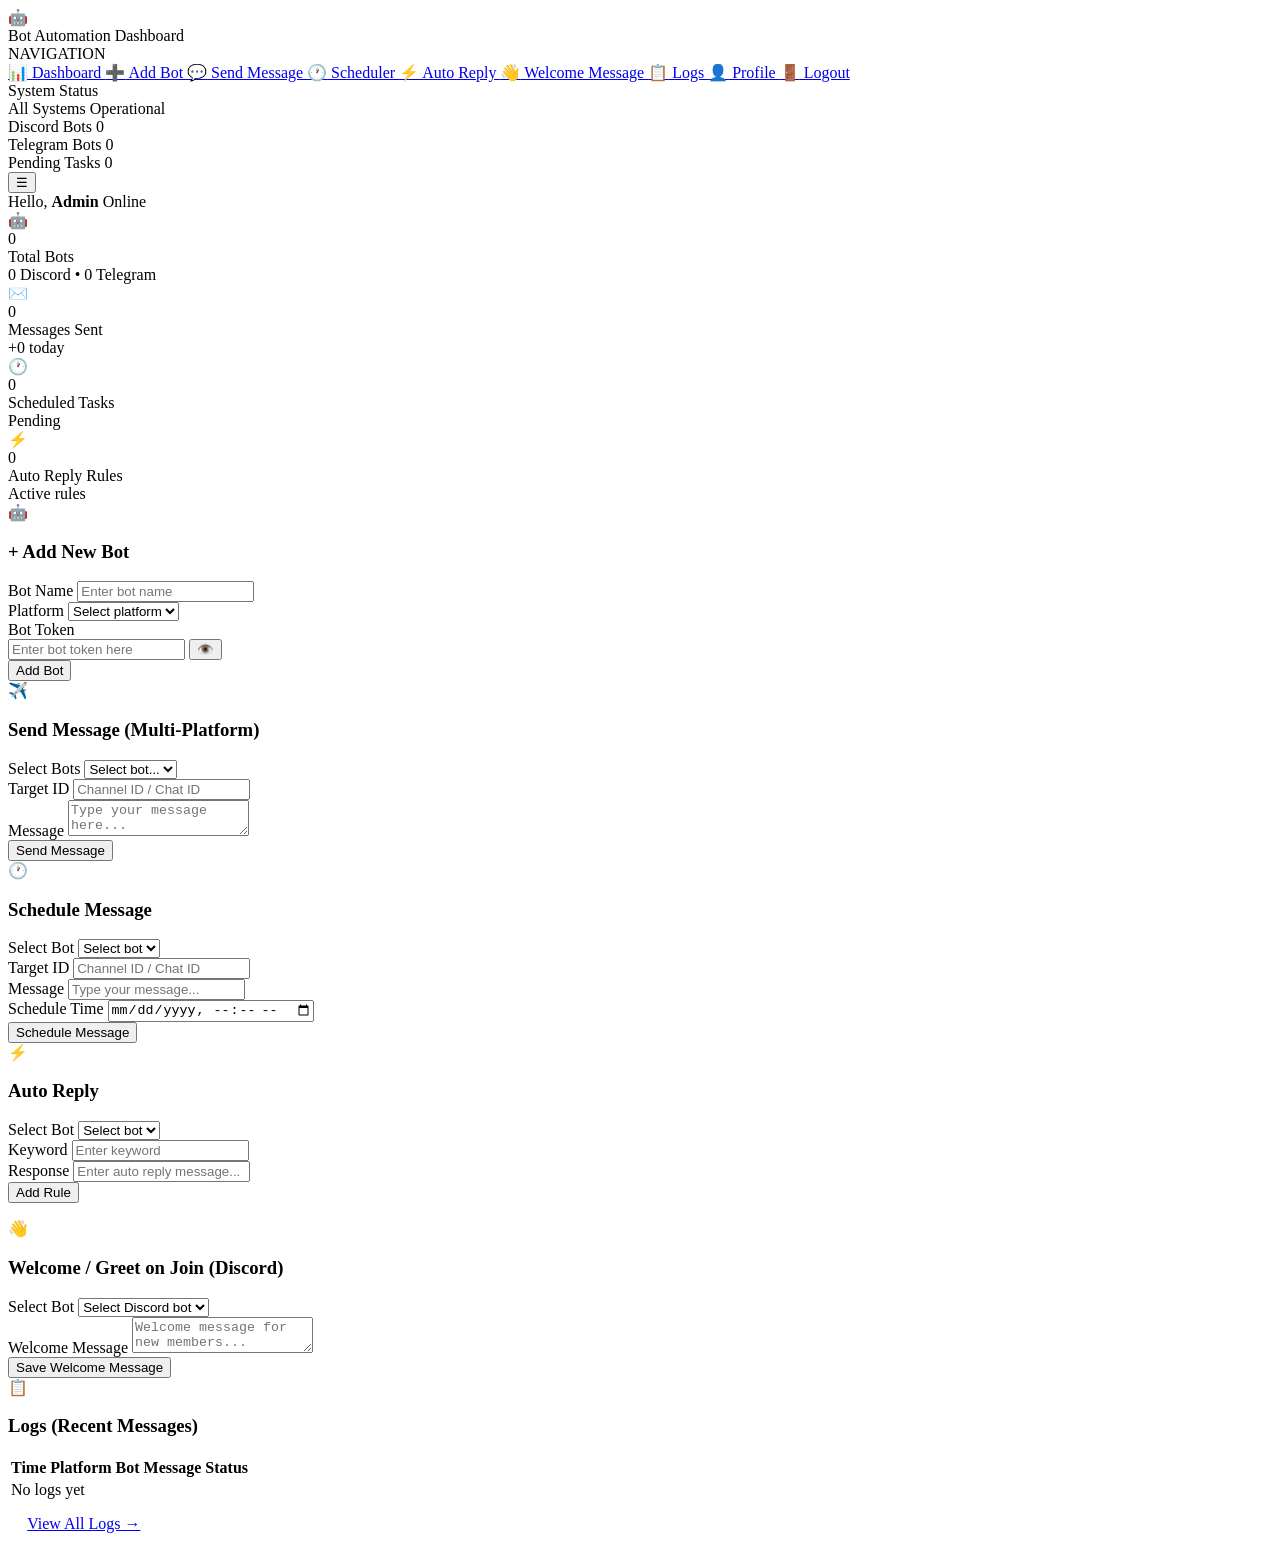
==== frontend/dashboard.html @ ffcac310 "Updated project files-Shreya" ====
<!DOCTYPE html>
<html lang="en">
<head>
    <meta charset="UTF-8">
    <meta name="viewport" content="width=device-width, initial-scale=1.0">
    <title>Bot Automation Dashboard</title>
    <link rel="stylesheet" href="/static/styles.css">
</head>
<body class="dashboard-page">
    <div class="toast-container" id="toastContainer"></div>

    <!-- SIDEBAR -->
    <aside class="sidebar" id="sidebar">
        <div class="sidebar-brand">
            <div class="brand-icon">🤖</div>
            <span class="brand-text">Bot Automation Dashboard</span>
        </div>
        <div class="sidebar-label">NAVIGATION</div>
        <nav class="sidebar-nav">
            <a href="#" class="sidebar-link active" data-section="dashboard" onclick="showSection('dashboard')">
                <span class="sl-icon">📊</span> Dashboard
            </a>
            <a href="#" class="sidebar-link" data-section="addbot" onclick="showSection('addbot')">
                <span class="sl-icon">➕</span> Add Bot
            </a>
            <a href="#" class="sidebar-link" data-section="sendmsg" onclick="showSection('sendmsg')">
                <span class="sl-icon">💬</span> Send Message
            </a>
            <a href="#" class="sidebar-link" data-section="scheduler" onclick="showSection('scheduler')">
                <span class="sl-icon">🕐</span> Scheduler
            </a>
            <a href="#" class="sidebar-link" data-section="autoreply" onclick="showSection('autoreply')">
                <span class="sl-icon">⚡</span> Auto Reply
            </a>
            <a href="#" class="sidebar-link" data-section="welcome" onclick="showSection('welcome')">
                <span class="sl-icon">👋</span> Welcome Message
            </a>
            <a href="#" class="sidebar-link" data-section="logs" onclick="showSection('logs')">
                <span class="sl-icon">📋</span> Logs
            </a>
            <a href="#" class="sidebar-link" data-section="profile" onclick="showSection('profile')">
                <span class="sl-icon">👤</span> Profile
            </a>
            <a href="/" class="sidebar-link">
                <span class="sl-icon">🚪</span> Logout
            </a>
        </nav>

        <!-- System Status -->
        <div class="system-status">
            <div class="status-title">System Status</div>
            <div class="status-indicator online">
                <span class="status-dot"></span> All Systems Operational
            </div>
            <div class="status-items">
                <div class="status-item">Discord Bots <span class="status-badge blue" id="sysDiscord">0</span></div>
                <div class="status-item">Telegram Bots <span class="status-badge purple" id="sysTelegram">0</span></div>
                <div class="status-item">Pending Tasks <span class="status-badge orange" id="sysPending">0</span></div>
            </div>
        </div>
    </aside>

    <!-- MAIN CONTENT -->
    <div class="main-content">
        <!-- Top Bar -->
        <header class="topbar">
            <button class="menu-toggle" onclick="toggleSidebar()">☰</button>
            <div class="topbar-right">
                <span class="user-greeting">Hello, <strong>Admin</strong></span>
                <span class="online-dot"></span>
                <span class="online-text">Online</span>
            </div>
        </header>

        <!-- Dashboard Content -->
        <div class="content-area">
            <!-- STATS ROW -->
            <div class="stats-row" id="statsRow">
                <div class="stat-card">
                    <div class="stat-card-icon blue">🤖</div>
                    <div class="stat-card-info">
                        <div class="stat-value" id="statBots">0</div>
                        <div class="stat-label">Total Bots</div>
                        <div class="stat-sub" id="statBotsSub">0 Discord • 0 Telegram</div>
                    </div>
                </div>
                <div class="stat-card">
                    <div class="stat-card-icon green">✉️</div>
                    <div class="stat-card-info">
                        <div class="stat-value" id="statMessages">0</div>
                        <div class="stat-label">Messages Sent</div>
                        <div class="stat-sub stat-sub-green" id="statMsgSub">+0 today</div>
                    </div>
                </div>
                <div class="stat-card">
                    <div class="stat-card-icon orange">🕐</div>
                    <div class="stat-card-info">
                        <div class="stat-value" id="statScheduled">0</div>
                        <div class="stat-label">Scheduled Tasks</div>
                        <div class="stat-sub" id="statSchedSub">Pending</div>
                    </div>
                </div>
                <div class="stat-card">
                    <div class="stat-card-icon purple">⚡</div>
                    <div class="stat-card-info">
                        <div class="stat-value" id="statAutoReply">0</div>
                        <div class="stat-label">Auto Reply Rules</div>
                        <div class="stat-sub">Active rules</div>
                    </div>
                </div>
            </div>

            <!-- ROW 1: Add Bot + Send Message -->
            <div class="panel-row">
                <div class="panel" id="sec-addbot">
                    <div class="panel-header"><div class="panel-icon blue-bg">🤖</div><h3>+ Add New Bot</h3></div>
                    <div class="panel-body">
                        <form id="addBotForm">
                            <div class="form-row">
                                <div class="form-group"><label>Bot Name</label>
                                    <input type="text" id="botName" class="form-control" placeholder="Enter bot name" required></div>
                                <div class="form-group"><label>Platform</label>
                                    <select id="botPlatform" class="form-control" required>
                                        <option value="">Select platform</option>
                                        <option value="discord">Discord</option>
                                        <option value="telegram">Telegram</option>
                                    </select></div>
                            </div>
                            <div class="form-group"><label>Bot Token</label>
                                <div class="input-icon-wrap">
                                    <input type="password" id="botToken" class="form-control" placeholder="Enter bot token here" required>
                                    <button type="button" class="input-icon-btn" onclick="toggleTokenVis()">👁️</button>
                                </div>
                            </div>
                            <button type="submit" class="btn btn-primary">Add Bot</button>
                        </form>
                    </div>
                </div>

                <div class="panel" id="sec-sendmsg">
                    <div class="panel-header"><div class="panel-icon teal-bg">✈️</div><h3>Send Message (Multi-Platform)</h3></div>
                    <div class="panel-body">
                        <form id="sendMessageForm">
                            <div class="form-row">
                                <div class="form-group"><label>Select Bots</label>
                                    <select id="msgBot" class="form-control" required><option value="">Select bot...</option></select></div>
                                <div class="form-group"><label>Target ID</label>
                                    <input type="text" id="msgTarget" class="form-control" placeholder="Channel ID / Chat ID" required></div>
                            </div>
                            <div class="form-group"><label>Message</label>
                                <textarea id="msgContent" class="form-control" placeholder="Type your message here..." required></textarea></div>
                            <button type="submit" class="btn btn-send">Send Message</button>
                        </form>
                    </div>
                </div>
            </div>

            <!-- ROW 2: Scheduler + Auto Reply -->
            <div class="panel-row">
                <div class="panel" id="sec-scheduler">
                    <div class="panel-header"><div class="panel-icon orange-bg">🕐</div><h3>Schedule Message</h3></div>
                    <div class="panel-body">
                        <form id="scheduleForm">
                            <div class="form-row">
                                <div class="form-group"><label>Select Bot</label>
                                    <select id="schedBot" class="form-control" required><option value="">Select bot</option></select></div>
                                <div class="form-group"><label>Target ID</label>
                                    <input type="text" id="schedTarget" class="form-control" placeholder="Channel ID / Chat ID" required></div>
                            </div>
                            <div class="form-row">
                                <div class="form-group"><label>Message</label>
                                    <input type="text" id="schedMessage" class="form-control" placeholder="Type your message..." required></div>
                                <div class="form-group"><label>Schedule Time</label>
                                    <input type="datetime-local" id="schedTime" class="form-control" required></div>
                            </div>
                            <button type="submit" class="btn btn-schedule">Schedule Message</button>
                        </form>
                    </div>
                </div>

                <div class="panel" id="sec-autoreply">
                    <div class="panel-header"><div class="panel-icon red-bg">⚡</div><h3>Auto Reply</h3></div>
                    <div class="panel-body">
                        <form id="autoReplyForm">
                            <div class="form-row">
                                <div class="form-group"><label>Select Bot</label>
                                    <select id="arBot" class="form-control" required><option value="">Select bot</option></select></div>
                                <div class="form-group"><label>Keyword</label>
                                    <input type="text" id="arKeyword" class="form-control" placeholder="Enter keyword" required></div>
                            </div>
                            <div class="form-group"><label>Response</label>
                                <input type="text" id="arResponse" class="form-control" placeholder="Enter auto reply message..." required></div>
                            <button type="submit" class="btn btn-addrule">Add Rule</button>
                        </form>
                        <div id="autoReplyList" style="margin-top:1rem;max-height:120px;overflow-y:auto;"></div>
                    </div>
                </div>
            </div>

            <!-- ROW 3: Welcome + Logs -->
            <div class="panel-row">
                <div class="panel" id="sec-welcome">
                    <div class="panel-header"><div class="panel-icon green-bg">👋</div><h3>Welcome / Greet on Join (Discord)</h3></div>
                    <div class="panel-body">
                        <form id="welcomeForm">
                            <div class="form-group"><label>Select Bot</label>
                                <select id="welBot" class="form-control" required><option value="">Select Discord bot</option></select></div>
                            <div class="form-group"><label>Welcome Message</label>
                                <textarea id="welMessage" class="form-control" placeholder="Welcome message for new members..." required></textarea></div>
                            <button type="submit" class="btn btn-welcome">Save Welcome Message</button>
                        </form>
                    </div>
                </div>

                <div class="panel" id="sec-logs">
                    <div class="panel-header"><div class="panel-icon yellow-bg">📋</div><h3>Logs (Recent Messages)</h3></div>
                    <div class="panel-body" style="padding:0;">
                        <div class="table-wrapper">
                            <table class="log-table">
                                <thead>
                                    <tr><th>Time</th><th>Platform</th><th>Bot</th><th>Message</th><th>Status</th></tr>
                                </thead>
                                <tbody id="logTableBody">
                                    <tr><td colspan="5" class="empty-cell">No logs yet</td></tr>
                                </tbody>
                            </table>
                        </div>
                        <div style="padding:0.8rem 1.2rem;"><a href="#" class="view-all-link" onclick="showSection('logs')">View All Logs →</a></div>
                    </div>
                </div>
            </div>

            <!-- BOT LIST (visible from nav) -->
            <div class="panel panel-full" id="sec-botlist" style="display:none;">
                <div class="panel-header"><h3>📡 All Registered Bots</h3>
                    <button class="btn btn-secondary btn-sm" onclick="loadBots()">Refresh</button></div>
                <div class="panel-body">
                    <div class="table-wrapper">
                        <table>
                            <thead><tr><th>Name</th><th>Platform</th><th>Role</th><th>Status</th><th>Created</th><th>Actions</th></tr></thead>
                            <tbody id="botTableBody"><tr><td colspan="6" class="empty-cell">No bots registered</td></tr></tbody>
                        </table>
                    </div>
                </div>
            </div>

            <!-- PROFILE (visible from nav) -->
            <div class="panel panel-full" id="sec-profile" style="display:none;">
                <div class="panel-header"><h3>👤 Profile Settings</h3></div>
                <div class="panel-body">
                    <div class="profile-card">
                        <div class="profile-avatar">A</div>
                        <div><h3>Admin</h3><p class="text-muted">admin@botcommand.io</p>
                            <span class="badge badge-active">Active</span></div>
                    </div>
                </div>
            </div>

        </div>
    </div>

    <script src="/static/script.js"></script>
</body>
</html>
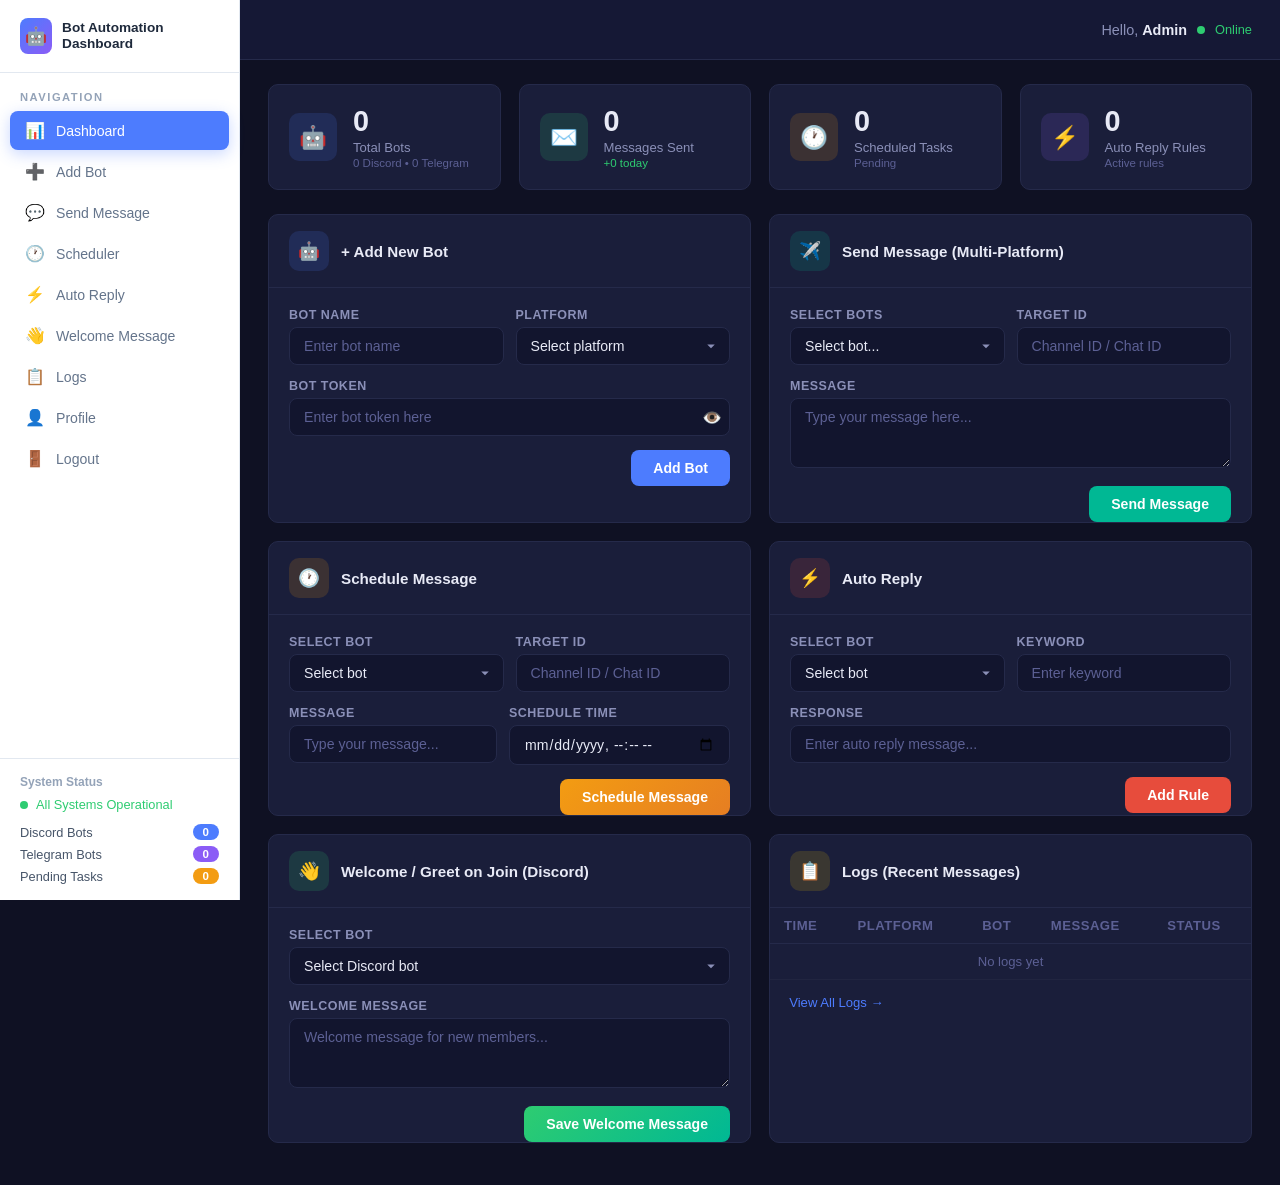
==== commit bef38315: "Updated project files" ====
--- a/frontend/dashboard.html
+++ b/frontend/dashboard.html
@@ -4,7 +4,7 @@
     <meta charset="UTF-8">
     <meta name="viewport" content="width=device-width, initial-scale=1.0">
     <title>Bot Automation Dashboard</title>
-    <link rel="stylesheet" href="/static/styles.css">
+    <link rel="stylesheet" href="styles.css">
 </head>
 <body class="dashboard-page">
     <div class="toast-container" id="toastContainer"></div>
@@ -259,6 +259,6 @@
         </div>
     </div>
 
-    <script src="/static/script.js"></script>
+    <script src="script.js"></script>
 </body>
 </html>
--- a/frontend/styles.css
+++ b/frontend/styles.css
@@ -0,0 +1,222 @@
+@import url('https://fonts.googleapis.com/css2?family=Inter:wght@300;400;500;600;700;800&display=swap');
+*,*::before,*::after{margin:0;padding:0;box-sizing:border-box;}
+:root{
+  --bg-body:#0f1123;--bg-sidebar:#151835;--bg-card:#1a1e3a;--bg-input:#12152e;
+  --border:#252a4a;--border-hover:#3b4170;
+  --text:#e8eaf6;--text-sec:#8b90b8;--text-muted:#5c6094;
+  --blue:#4d7cfe;--purple:#8b5cf6;--cyan:#06b6d4;--green:#2ecc71;--orange:#f39c12;--red:#e74c3c;--pink:#ec4899;--teal:#00b894;--yellow:#f1c40f;
+  --radius:10px;--transition:all .25s ease;
+}
+body{font-family:'Inter',sans-serif;background:var(--bg-body);color:var(--text);min-height:100vh;overflow-x:hidden;}
+::-webkit-scrollbar{width:5px;}::-webkit-scrollbar-track{background:transparent;}::-webkit-scrollbar-thumb{background:var(--blue);border-radius:3px;}
+
+/* ===== SIDEBAR ===== */
+.sidebar{position:fixed;top:0;left:0;width:240px;height:100vh;background:#ffffff;border-right:1px solid #e2e8f0;display:flex;flex-direction:column;z-index:100;transition:var(--transition);}
+.sidebar-brand{padding:18px 20px;display:flex;align-items:center;gap:10px;border-bottom:1px solid #e2e8f0;}
+.brand-icon{width:36px;height:36px;border-radius:8px;background:linear-gradient(135deg,var(--blue),var(--purple));display:flex;align-items:center;justify-content:center;font-size:1.1rem;color:#ffffff;}
+.brand-text{font-size:.85rem;font-weight:700;color:#1e293b;line-height:1.2;}
+.sidebar-label{padding:18px 20px 8px;font-size:.7rem;font-weight:600;color:#94a3b8;text-transform:uppercase;letter-spacing:1.5px;}
+.sidebar-nav{flex:1;padding:0 10px;display:flex;flex-direction:column;gap:2px;}
+.sidebar-link{display:flex;align-items:center;gap:10px;padding:10px 14px;border-radius:8px;color:#64748b;text-decoration:none;font-size:.88rem;font-weight:500;transition:var(--transition);}
+.sidebar-link:hover{background:#f1f5f9;color:#0f172a;}
+.sidebar-link.active{background:var(--blue);color:#fff;box-shadow:0 4px 15px rgba(77,124,254,.3);}
+.sl-icon{font-size:1rem;width:22px;text-align:center;}
+
+/* System Status */
+.system-status{padding:16px 20px;border-top:1px solid #e2e8f0;margin-top:auto;}
+.status-title{font-size:.75rem;font-weight:600;color:#94a3b8;margin-bottom:8px;}
+.status-indicator{display:flex;align-items:center;gap:8px;font-size:.8rem;color:var(--green);margin-bottom:12px;}
+.status-dot{width:8px;height:8px;border-radius:50%;background:var(--green);animation:pulse 2s infinite;}
+.status-items{display:flex;flex-direction:column;gap:6px;}
+.status-item{display:flex;justify-content:space-between;align-items:center;font-size:.8rem;color:#475569;}
+.status-badge{padding:2px 10px;border-radius:12px;font-size:.72rem;font-weight:700;color:#fff;}
+.status-badge.blue{background:var(--blue);}
+.status-badge.purple{background:var(--purple);}
+.status-badge.orange{background:var(--orange);}
+
+/* ===== TOPBAR ===== */
+.main-content{margin-left:240px;min-height:100vh;display:flex;flex-direction:column;}
+.topbar{height:60px;background:var(--bg-sidebar);border-bottom:1px solid var(--border);display:flex;align-items:center;justify-content:space-between;padding:0 28px;position:sticky;top:0;z-index:50;}
+.menu-toggle{display:none;background:none;border:none;color:var(--text);font-size:1.3rem;cursor:pointer;}
+.topbar-right{display:flex;align-items:center;gap:10px;margin-left:auto;}
+.user-greeting{font-size:.9rem;color:var(--text-sec);}
+.user-greeting strong{color:var(--text);}
+.online-dot{width:8px;height:8px;border-radius:50%;background:var(--green);}
+.online-text{font-size:.8rem;color:var(--green);}
+
+/* ===== CONTENT ===== */
+.content-area{padding:24px 28px;flex:1;}
+
+/* ===== STATS ROW ===== */
+.stats-row{display:grid;grid-template-columns:repeat(4,1fr);gap:18px;margin-bottom:24px;}
+.stat-card{background:var(--bg-card);border:1px solid var(--border);border-radius:var(--radius);padding:20px;display:flex;align-items:center;gap:16px;transition:var(--transition);}
+.stat-card:hover{border-color:var(--border-hover);transform:translateY(-2px);}
+.stat-card-icon{width:48px;height:48px;border-radius:10px;display:flex;align-items:center;justify-content:center;font-size:1.4rem;}
+.stat-card-icon.blue{background:rgba(77,124,254,.15);}
+.stat-card-icon.green{background:rgba(46,204,113,.15);}
+.stat-card-icon.orange{background:rgba(243,156,18,.15);}
+.stat-card-icon.purple{background:rgba(139,92,246,.15);}
+.stat-value{font-size:1.8rem;font-weight:800;color:var(--text);}
+.stat-label{font-size:.82rem;color:var(--text-sec);margin-top:2px;}
+.stat-sub{font-size:.72rem;color:var(--text-muted);margin-top:2px;}
+.stat-sub-green{color:var(--green);}
+
+/* ===== PANELS ===== */
+.panel-row{display:grid;grid-template-columns:1fr 1fr;gap:18px;margin-bottom:18px;}
+.panel{background:var(--bg-card);border:1px solid var(--border);border-radius:var(--radius);overflow:hidden;transition:var(--transition);}
+.panel:hover{border-color:var(--border-hover);}
+.panel-full{grid-column:1/-1;}
+.panel-header{padding:16px 20px;border-bottom:1px solid var(--border);display:flex;align-items:center;gap:12px;}
+.panel-header h3{font-size:.95rem;font-weight:600;flex:1;}
+.panel-icon{width:40px;height:40px;border-radius:10px;display:flex;align-items:center;justify-content:center;font-size:1.1rem;}
+.blue-bg{background:rgba(77,124,254,.15);}
+.teal-bg{background:rgba(0,184,148,.15);}
+.orange-bg{background:rgba(243,156,18,.15);}
+.red-bg{background:rgba(231,76,60,.15);}
+.green-bg{background:rgba(46,204,113,.15);}
+.yellow-bg{background:rgba(241,196,0,.15);}
+.panel-body{padding:20px;}
+
+/* ===== FORMS ===== */
+.form-group{margin-bottom:14px;}
+.form-group label{display:block;font-size:.78rem;font-weight:600;color:var(--text-sec);margin-bottom:5px;text-transform:uppercase;letter-spacing:.5px;}
+.form-control{width:100%;padding:10px 14px;border-radius:8px;background:var(--bg-input);border:1px solid var(--border);color:var(--text);font-family:'Inter',sans-serif;font-size:.88rem;transition:var(--transition);outline:none;}
+.form-control:focus{border-color:var(--blue);box-shadow:0 0 0 3px rgba(77,124,254,.12);}
+.form-control::placeholder{color:var(--text-muted);}
+select.form-control{cursor:pointer;appearance:none;background-image:url("data:image/svg+xml,%3Csvg xmlns='http://www.w3.org/2000/svg' width='12' height='12' fill='%238b90b8' viewBox='0 0 16 16'%3E%3Cpath d='M8 11L3 6h10z'/%3E%3C/svg%3E");background-repeat:no-repeat;background-position:right 12px center;padding-right:36px;}
+textarea.form-control{resize:vertical;min-height:70px;}
+.form-row{display:grid;grid-template-columns:1fr 1fr;gap:12px;}
+.input-icon-wrap{position:relative;}
+.input-icon-wrap .form-control{padding-right:40px;}
+.input-icon-btn{position:absolute;right:8px;top:50%;transform:translateY(-50%);background:none;border:none;cursor:pointer;font-size:1rem;color:var(--text-muted);}
+
+/* ===== BUTTONS ===== */
+.btn{padding:10px 22px;border-radius:8px;font-size:.88rem;font-weight:600;cursor:pointer;transition:var(--transition);border:none;display:inline-flex;align-items:center;gap:8px;font-family:'Inter',sans-serif;}
+.btn-primary{background:var(--blue);color:#fff;float:right;}
+.btn-primary:hover{background:#3a6af0;transform:translateY(-1px);}
+.btn-send{background:var(--teal);color:#fff;float:right;}
+.btn-send:hover{background:#00a884;}
+.btn-schedule{background:linear-gradient(135deg,var(--orange),#e67e22);color:#fff;float:right;}
+.btn-schedule:hover{transform:translateY(-1px);}
+.btn-addrule{background:var(--red);color:#fff;float:right;}
+.btn-addrule:hover{background:#c0392b;}
+.btn-welcome{background:linear-gradient(135deg,var(--green),var(--teal));color:#fff;float:right;}
+.btn-welcome:hover{transform:translateY(-1px);}
+.btn-secondary{background:rgba(255,255,255,.06);color:var(--text);border:1px solid var(--border);}
+.btn-secondary:hover{background:rgba(255,255,255,.1);}
+.btn-danger{background:rgba(231,76,60,.15);color:var(--red);border:1px solid rgba(231,76,60,.2);}
+.btn-sm{padding:7px 14px;font-size:.8rem;}
+
+/* ===== TABLE ===== */
+.table-wrapper{overflow-x:auto;}
+table{width:100%;border-collapse:collapse;}
+th{text-align:left;padding:10px 16px;font-size:.72rem;font-weight:600;color:var(--text-muted);text-transform:uppercase;letter-spacing:.5px;border-bottom:1px solid var(--border);}
+td{padding:11px 16px;font-size:.85rem;border-bottom:1px solid rgba(255,255,255,.03);}
+tr{transition:var(--transition);}
+tr:hover{background:rgba(255,255,255,.02);}
+.empty-cell{text-align:center;padding:2rem;color:var(--text-muted);}
+
+/* Log table */
+.log-table td,.log-table th{padding:10px 14px;font-size:.82rem;}
+.platform-icon{width:24px;height:24px;border-radius:6px;display:inline-flex;align-items:center;justify-content:center;font-size:.75rem;color:#fff;}
+.platform-icon.discord{background:#5865F2;}
+.platform-icon.telegram{background:#0088cc;}
+.view-all-link{color:var(--blue);font-size:.82rem;text-decoration:none;font-weight:500;}
+.view-all-link:hover{text-decoration:underline;}
+
+/* ===== BADGES ===== */
+.badge{display:inline-flex;align-items:center;gap:6px;padding:3px 10px;border-radius:50px;font-size:.72rem;font-weight:600;}
+.badge-discord{background:rgba(88,101,242,.15);color:#5865F2;}
+.badge-telegram{background:rgba(0,136,204,.15);color:#0088cc;}
+.badge-pending,.badge-pending-s{background:rgba(243,156,18,.15);color:var(--orange);}
+.badge-done,.badge-success{background:rgba(46,204,113,.15);color:var(--green);}
+.badge-failed{background:rgba(231,76,60,.15);color:var(--red);}
+.badge-active{background:rgba(46,204,113,.15);color:var(--green);}
+.badge-inactive{background:rgba(92,96,148,.15);color:var(--text-muted);}
+
+/* Profile */
+.profile-card{display:flex;align-items:center;gap:20px;padding:20px;}
+.profile-avatar{width:64px;height:64px;border-radius:50%;background:linear-gradient(135deg,var(--blue),var(--purple));display:flex;align-items:center;justify-content:center;font-size:1.8rem;font-weight:700;color:#fff;}
+.text-muted{color:var(--text-muted);font-size:.85rem;}
+
+/* ===== TOAST ===== */
+.toast-container{position:fixed;top:70px;right:20px;z-index:9999;display:flex;flex-direction:column;gap:10px;}
+.toast{padding:12px 18px;border-radius:var(--radius);background:var(--bg-card);border:1px solid var(--border);min-width:280px;display:flex;align-items:center;gap:10px;animation:slideInRight .35s ease-out;box-shadow:0 8px 30px rgba(0,0,0,.4);}
+.toast.success{border-left:3px solid var(--green);}
+.toast.error{border-left:3px solid var(--red);}
+.toast.info{border-left:3px solid var(--blue);}
+.toast-message{flex:1;font-size:.85rem;}
+.toast-close{cursor:pointer;color:var(--text-muted);background:none;border:none;font-size:1.1rem;}
+
+/* ===== ANIMATIONS ===== */
+@keyframes slideInRight{from{opacity:0;transform:translateX(50px);}to{opacity:1;transform:translateX(0);}}
+@keyframes pulse{0%,100%{opacity:1;}50%{opacity:.4;}}
+@keyframes fadeIn{from{opacity:0;transform:translateY(10px);}to{opacity:1;transform:translateY(0);}}
+.animate-in{animation:fadeIn .4s ease-out both;}
+
+/* ===== HERO (landing page only) ===== */
+.bg-animation{position:fixed;top:0;left:0;width:100%;height:100%;z-index:-1;overflow:hidden;}
+.bg-orb{position:absolute;border-radius:50%;filter:blur(80px);opacity:.12;animation:orbFloat 20s ease-in-out infinite;}
+.bg-orb:nth-child(1){width:500px;height:500px;background:var(--blue);top:-10%;left:-5%;}
+.bg-orb:nth-child(2){width:400px;height:400px;background:var(--purple);top:50%;right:-10%;animation-delay:-7s;}
+.bg-orb:nth-child(3){width:350px;height:350px;background:var(--cyan);bottom:-5%;left:30%;animation-delay:-14s;}
+@keyframes orbFloat{0%,100%{transform:translate(0,0) scale(1);}33%{transform:translate(40px,-30px) scale(1.1);}66%{transform:translate(-20px,20px) scale(.95);}}
+.grid-overlay{position:fixed;top:0;left:0;width:100%;height:100%;background-image:linear-gradient(rgba(255,255,255,.015) 1px,transparent 1px),linear-gradient(90deg,rgba(255,255,255,.015) 1px,transparent 1px);background-size:60px 60px;z-index:-1;pointer-events:none;}
+
+/* Navbar for landing */
+.navbar{position:fixed;top:0;left:0;right:0;z-index:100;background:rgba(15,17,35,.85);backdrop-filter:blur(20px);border-bottom:1px solid var(--border);padding:0 2rem;height:64px;display:flex;align-items:center;justify-content:space-between;}
+.nav-brand{display:flex;align-items:center;gap:12px;text-decoration:none;}
+.nav-brand .logo-icon{width:38px;height:38px;border-radius:8px;background:linear-gradient(135deg,var(--blue),var(--purple));display:flex;align-items:center;justify-content:center;font-size:1.1rem;}
+.nav-brand h1{font-size:1.2rem;font-weight:700;background:linear-gradient(135deg,var(--blue),var(--purple));-webkit-background-clip:text;-webkit-text-fill-color:transparent;}
+.nav-links{display:flex;align-items:center;gap:8px;}
+.nav-link{padding:8px 16px;border-radius:8px;color:var(--text-sec);text-decoration:none;font-size:.88rem;font-weight:500;transition:var(--transition);}
+.nav-link:hover,.nav-link.active{color:var(--text);background:rgba(255,255,255,.05);}
+
+/* Hero */
+.hero{min-height:100vh;display:flex;flex-direction:column;align-items:center;justify-content:center;text-align:center;padding:2rem;}
+.hero-badge{display:inline-flex;align-items:center;gap:8px;padding:6px 16px;border-radius:50px;font-size:.8rem;background:rgba(77,124,254,.1);border:1px solid rgba(77,124,254,.2);color:var(--blue);margin-bottom:1.5rem;}
+.hero-badge .pulse{width:8px;height:8px;border-radius:50%;background:var(--green);animation:pulse 2s infinite;}
+.hero h1{font-size:clamp(2.5rem,6vw,4.2rem);font-weight:800;line-height:1.1;margin-bottom:1.5rem;}
+.hero h1 .gradient-text{background:linear-gradient(135deg,var(--blue),var(--purple));-webkit-background-clip:text;-webkit-text-fill-color:transparent;}
+.hero p{font-size:1.1rem;color:var(--text-sec);max-width:600px;margin-bottom:2.5rem;}
+.hero-buttons{display:flex;gap:14px;flex-wrap:wrap;justify-content:center;}
+.btn-primary-hero{background:linear-gradient(135deg,var(--blue),var(--purple));color:#fff;padding:12px 28px;border-radius:var(--radius);font-size:.95rem;font-weight:600;text-decoration:none;transition:var(--transition);box-shadow:0 4px 20px rgba(77,124,254,.3);}
+.btn-primary-hero:hover{transform:translateY(-2px);box-shadow:0 8px 30px rgba(77,124,254,.4);}
+.btn-secondary-hero{background:rgba(255,255,255,.05);color:var(--text);padding:12px 28px;border-radius:var(--radius);font-size:.95rem;font-weight:600;text-decoration:none;border:1px solid var(--border);transition:var(--transition);}
+.btn-secondary-hero:hover{background:rgba(255,255,255,.08);}
+
+/* Features */
+.features-section{padding:5rem 2rem;max-width:1200px;margin:0 auto;}
+.section-header{text-align:center;margin-bottom:3.5rem;}
+.section-header h2{font-size:2rem;font-weight:700;margin-bottom:.8rem;}
+.section-header p{color:var(--text-sec);font-size:1rem;}
+.features-grid{display:grid;grid-template-columns:repeat(auto-fit,minmax(280px,1fr));gap:20px;}
+.feature-card{background:var(--bg-card);border:1px solid var(--border);border-radius:var(--radius);padding:1.8rem;transition:var(--transition);position:relative;overflow:hidden;}
+.feature-card::before{content:'';position:absolute;top:0;left:0;right:0;height:3px;background:linear-gradient(90deg,var(--blue),var(--purple));transform:scaleX(0);transition:transform .4s;transform-origin:left;}
+.feature-card:hover{transform:translateY(-3px);border-color:var(--border-hover);}
+.feature-card:hover::before{transform:scaleX(1);}
+.feature-card h3{font-size:1.05rem;font-weight:600;margin-bottom:.5rem;}
+.feature-card p{color:var(--text-sec);font-size:.88rem;line-height:1.5;}
+.feature-icon{width:46px;height:46px;border-radius:10px;display:flex;align-items:center;justify-content:center;font-size:1.3rem;margin-bottom:1rem;}
+.feature-icon.blue{background:rgba(77,124,254,.12);}
+.feature-icon.purple{background:rgba(139,92,246,.12);}
+.feature-icon.cyan{background:rgba(6,182,212,.12);}
+.feature-icon.green{background:rgba(46,204,113,.12);}
+.feature-icon.orange{background:rgba(243,156,18,.12);}
+.feature-icon.pink{background:rgba(236,72,153,.12);}
+
+.footer{text-align:center;padding:2.5rem;border-top:1px solid var(--border);color:var(--text-muted);font-size:.82rem;}
+
+/* Dashboard page hides landing elements */
+.dashboard-page .bg-animation,.dashboard-page .grid-overlay,.dashboard-page .navbar{display:none;}
+
+/* ===== RESPONSIVE ===== */
+@media(max-width:1100px){.stats-row{grid-template-columns:repeat(2,1fr);}.panel-row{grid-template-columns:1fr;}}
+@media(max-width:768px){
+  .sidebar{transform:translateX(-100%);}
+  .sidebar.open{transform:translateX(0);}
+  .main-content{margin-left:0;}
+  .menu-toggle{display:block;}
+  .stats-row{grid-template-columns:1fr 1fr;}
+  .form-row{grid-template-columns:1fr;}
+}
